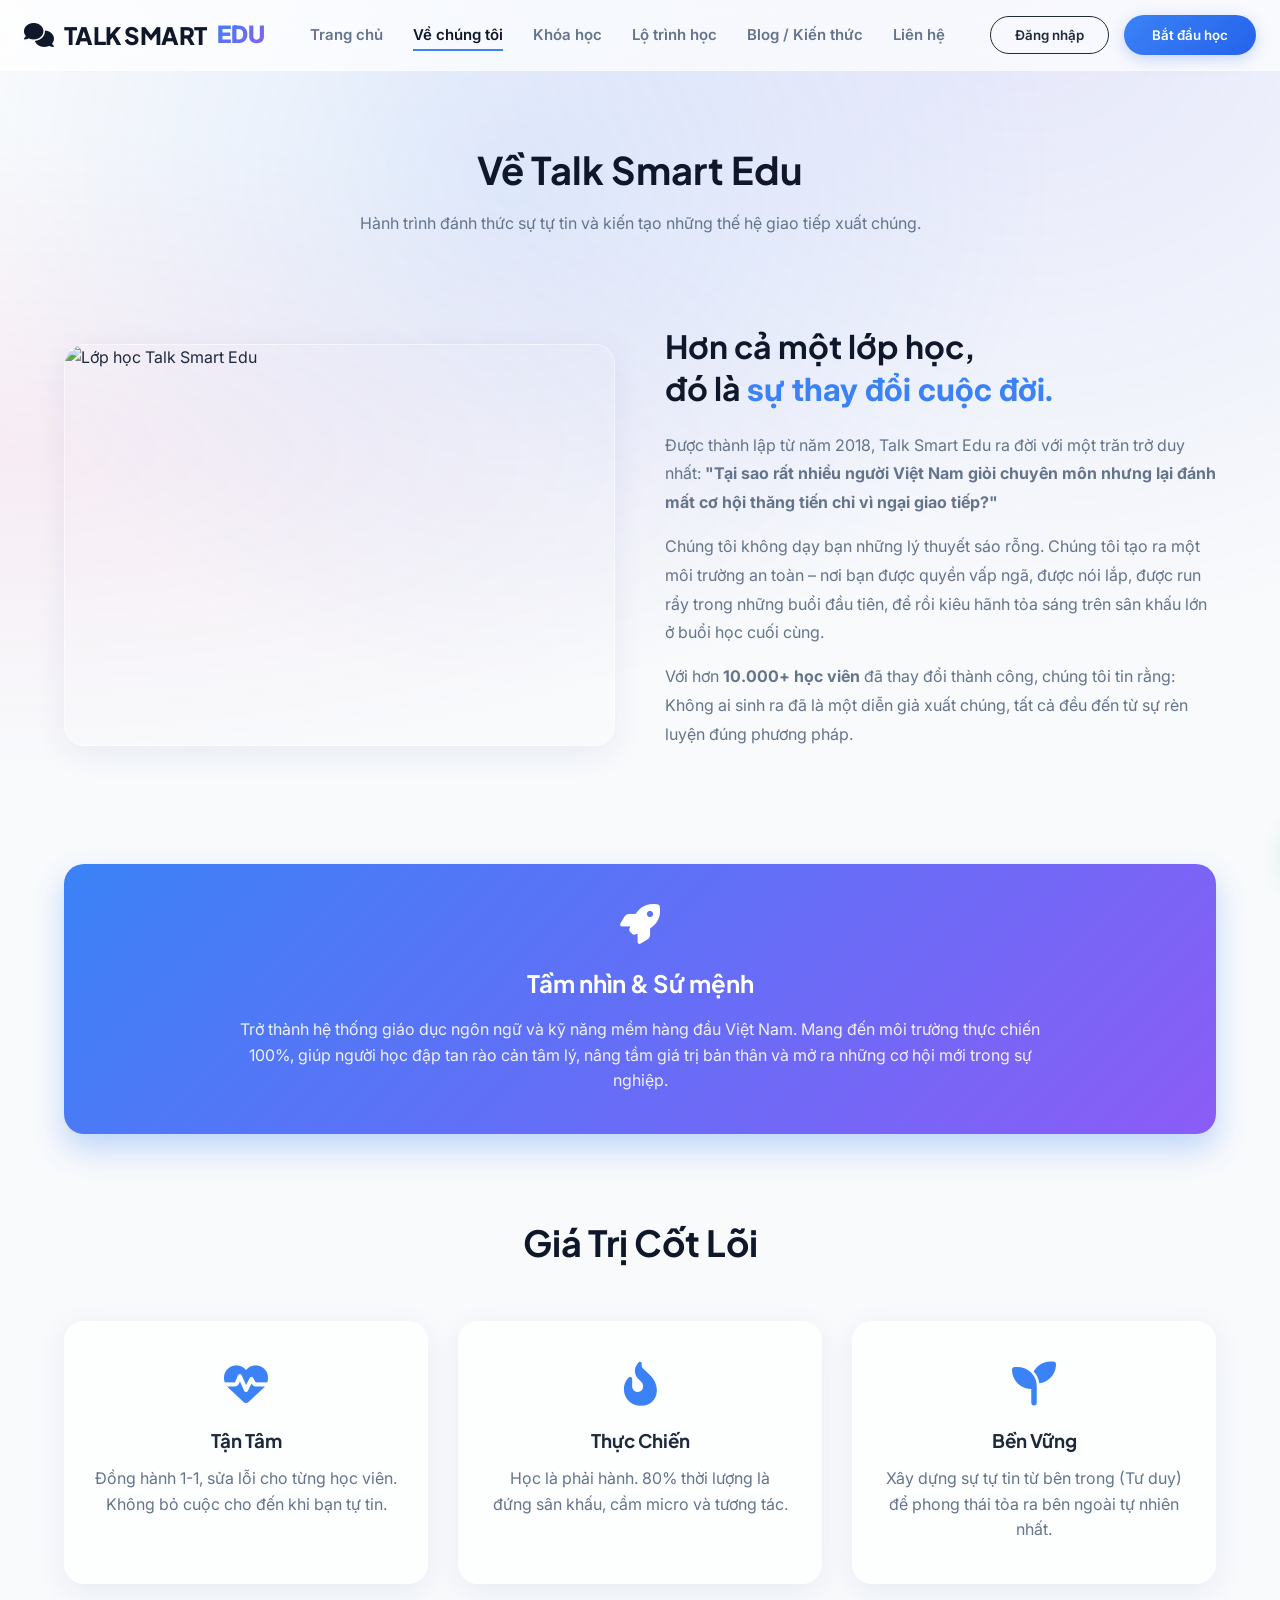
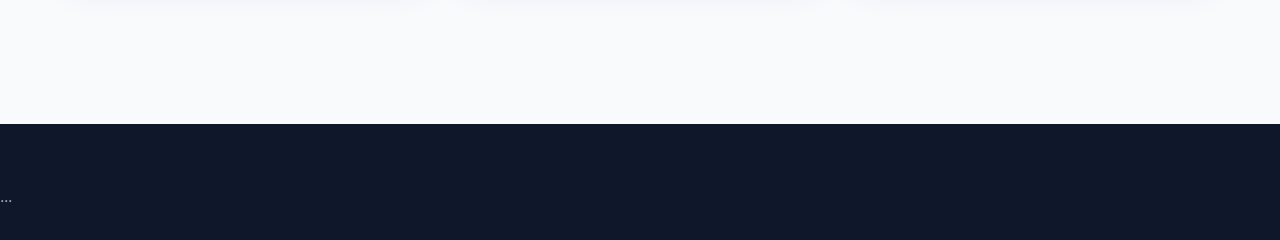
==== about.html @ c3f1539a "update ui" ====
<!DOCTYPE html>
<html lang="vi">
<head>
    <meta charset="UTF-8">
    <meta name="viewport" content="width=device-width, initial-scale=1.0">
    <title>TALK SMART EDU - Hệ Thống Đào Tạo Giao Tiếp</title>
    <link rel="preconnect" href="https://fonts.googleapis.com">
    <link rel="preconnect" href="https://fonts.gstatic.com" crossorigin>
    <link href="https://fonts.googleapis.com/css2?family=Inter:wght@300;400;500;600;700&family=Plus+Jakarta+Sans:wght@700;800&display=swap" rel="stylesheet">
    <link rel="stylesheet" href="https://cdnjs.cloudflare.com/ajax/libs/font-awesome/6.4.0/css/all.min.css">
    <link rel="stylesheet" href="style.css">
</head>
<body>
    <div class="bg-mesh"></div>

    <header>
    <div class="container">
        <nav>
            <a class="logo" href="index.html"><i class="fa-solid fa-comments"></i> TALK SMART <span>EDU</span></a>
            
            <ul class="nav-links">
                <li><a href="index.html">Trang chủ</a></li>
                <li><a href="about.html"  class="active">Về chúng tôi</a></li>
                <li><a href="courses.html">Khóa học</a></li>
                <li><a href="roadmap.html">Lộ trình học</a></li>
                <li><a href="blog.html">Blog / Kiến thức</a></li>
                <li><a href="contact.html">Liên hệ</a></li>
            </ul>
            
            <div class="nav-actions">
                <button class="btn-outline" onclick="app.openModal('login')">Đăng nhập</button>
                <button class="btn-main" onclick="window.location.href='courses.html'">Bắt đầu học</button>
            </div>
        </nav>
    </div>
</header>

    <main class="container">
    <div class="page-header">
        <h1>Về Talk Smart Edu</h1>
        <p style="color: var(--text-gray); max-width: 700px; margin: 0 auto;">Hành trình đánh thức sự tự tin và kiến tạo những thế hệ giao tiếp xuất chúng.</p>
    </div>

    <section class="about-story">
        <div class="about-img">
            <img src="https://images.unsplash.com/photo-1552664730-d307ca884978?auto=format&fit=crop&w=800&q=80" alt="Lớp học Talk Smart Edu">
        </div>
        <div class="about-text">
            <h2>Hơn cả một lớp học, <br>đó là <span style="color: var(--primary);">sự thay đổi cuộc đời.</span></h2>
            <p>Được thành lập từ năm 2018, Talk Smart Edu ra đời với một trăn trở duy nhất: <strong>"Tại sao rất nhiều người Việt Nam giỏi chuyên môn nhưng lại đánh mất cơ hội thăng tiến chỉ vì ngại giao tiếp?"</strong></p>
            <p>Chúng tôi không dạy bạn những lý thuyết sáo rỗng. Chúng tôi tạo ra một môi trường an toàn – nơi bạn được quyền vấp ngã, được nói lắp, được run rẩy trong những buổi đầu tiên, để rồi kiêu hãnh tỏa sáng trên sân khấu lớn ở buổi học cuối cùng.</p>
            <p>Với hơn <strong>10.000+ học viên</strong> đã thay đổi thành công, chúng tôi tin rằng: Không ai sinh ra đã là một diễn giả xuất chúng, tất cả đều đến từ sự rèn luyện đúng phương pháp.</p>
        </div>
    </section>

    <section class="about-vision">
        <i class="fa-solid fa-rocket" style="font-size: 40px; margin-bottom: 20px;"></i>
        <h3>Tầm nhìn & Sứ mệnh</h3>
        <p style="color: rgba(255,255,255,0.9); font-size: 16px; max-width: 800px; margin: 0 auto;">Trở thành hệ thống giáo dục ngôn ngữ và kỹ năng mềm hàng đầu Việt Nam. Mang đến môi trường thực chiến 100%, giúp người học đập tan rào cản tâm lý, nâng tầm giá trị bản thân và mở ra những cơ hội mới trong sự nghiệp.</p>
    </section>

    <section style="padding: 80px 0;">
        <div class="section-title">
            <h2>Giá Trị Cốt Lõi</h2>
        </div>
        <div class="features-grid">
            <div class="feature-card">
                <i class="fa-solid fa-heart-pulse"></i>
                <h3>Tận Tâm</h3>
                <p style="color: var(--text-gray); margin-top: 10px;">Đồng hành 1-1, sửa lỗi cho từng học viên. Không bỏ cuộc cho đến khi bạn tự tin.</p>
            </div>
            <div class="feature-card">
                <i class="fa-solid fa-fire-flame-curved"></i>
                <h3>Thực Chiến</h3>
                <p style="color: var(--text-gray); margin-top: 10px;">Học là phải hành. 80% thời lượng là đứng sân khấu, cầm micro và tương tác.</p>
            </div>
            <div class="feature-card">
                <i class="fa-solid fa-seedling"></i>
                <h3>Bền Vững</h3>
                <p style="color: var(--text-gray); margin-top: 10px;">Xây dựng sự tự tin từ bên trong (Tư duy) để phong thái tỏa ra bên ngoài tự nhiên nhất.</p>
            </div>
        </div>
    </section>
</main>

    <footer>...</footer>
    <div class="modal-overlay" id="authModal">...</div>
    <div class="modal-overlay" id="consultModal">...</div>
    <div class="toast" id="toastBox"><i class="fa-solid fa-circle-check"></i><span id="toastMsg"></span></div>
    
    <script src="script.js"></script>
</body>
</html>
---- style.css ----
:root {
    --primary: #3b82f6; 
    --primary-hover: #2563eb;
    --secondary: #0f172a;
    --accent: #60a5fa;
    --text-dark: #1e293b;
    --text-gray: #64748b;
    --bg-light: #f8fafc;
    
    /* Glassmorphism */
    --glass-bg: rgba(255, 255, 255, 0.7);
    --glass-border: rgba(255, 255, 255, 0.5);
    --glass-shadow: 0 8px 32px 0 rgba(31, 38, 135, 0.07);
    
    --radius-lg: 20px;
    --radius-md: 12px;
    --transition: all 0.4s cubic-bezier(0.4, 0, 0.2, 1);
}

* { margin: 0; padding: 0; box-sizing: border-box; font-family: 'Inter', sans-serif; }
body { color: var(--text-dark); background-color: var(--bg-light); overflow-x: hidden; line-height: 1.6; padding-top: 80px; }
h1, h2, h3, h4, .logo { font-family: 'Plus Jakarta Sans', sans-serif; }
.container { max-width: 1200px; margin: 0 auto; padding: 0 24px; }
a { text-decoration: none; cursor: pointer; color: inherit; }
button { cursor: pointer; font-family: 'Inter', sans-serif; outline: none; border: none; }

/* Background động dạng mây loang màu */
.bg-mesh {
    position: fixed;
    top: 0; left: 0; width: 100vw; height: 100vh;
    z-index: -1;
    background: 
        radial-gradient(at 40% 20%, rgba(59, 130, 246, 0.12) 0px, transparent 50%),
        radial-gradient(at 80% 0%, rgba(99, 102, 241, 0.12) 0px, transparent 50%),
        radial-gradient(at 0% 50%, rgba(236, 72, 153, 0.08) 0px, transparent 50%);
    animation: meshFlow 15s ease-in-out infinite alternate;
}
@keyframes meshFlow {
    0% { transform: scale(1) translateY(0); }
    100% { transform: scale(1.05) translateY(-15px); }
}

/* --- Header Kính mờ (Đã Fix Lỗi Giao Diện) --- */
header { 
    background: rgba(255, 255, 255, 0.7); 
    backdrop-filter: blur(15px); 
    -webkit-backdrop-filter: blur(15px);
    border-bottom: 1px solid var(--glass-border); 
    padding: 15px 0; 
    position: fixed; top: 0; width: 100%; z-index: 1000; 
}

/* Nới rộng vùng chứa một chút để menu rộng rãi hơn */
header .container {
    max-width: 1350px;
}

nav { 
    display: flex; 
    justify-content: space-between; 
    align-items: center; 
    width: 100%;
}

/* Ép logo không bị rớt dòng chữ EDU */
.logo { 
    font-size: 24px; font-weight: 800; display: flex; align-items: center; gap: 10px; color: var(--secondary); letter-spacing: -0.5px;
    white-space: nowrap; 
}
.logo span { background: linear-gradient(135deg, var(--primary), #8b5cf6); -webkit-background-clip: text; -webkit-text-fill-color: transparent; }

/* Căn giữa menu và ép chữ nằm trên 1 dòng */
.nav-links { 
    display: flex; gap: 30px; list-style: none; align-items: center; justify-content: center;
}
.nav-links li {
    white-space: nowrap;
}
.nav-links li a { 
    color: var(--text-gray); font-weight: 600; transition: var(--transition); font-size: 15px; position: relative; padding: 5px 0; 
}
.nav-links li a::after {
    content: ''; position: absolute; width: 0; height: 2px; bottom: -2px; left: 0; background: var(--primary); transition: var(--transition);
}
.nav-links li a:hover, .nav-links li a.active { color: var(--secondary); }
.nav-links li a:hover::after, .nav-links li a.active::after { width: 100%; }

/* Ép 2 nút bấm nằm ngang cạnh nhau */
.nav-actions { 
    display: flex; gap: 15px; align-items: center;
    white-space: nowrap;
}

/* Buttons */
.btn-outline { 
    border: 1.5px solid var(--text-dark); color: var(--text-dark); padding: 10px 24px; border-radius: 30px; font-weight: 600; background: transparent; transition: var(--transition); 
}
.btn-outline:hover { background: var(--text-dark); color: white; transform: translateY(-2px); }
.btn-main { 
    background: linear-gradient(135deg, var(--primary), #2563eb); color: white; padding: 12px 28px; border-radius: 30px; font-weight: 600; transition: var(--transition); box-shadow: 0 4px 15px rgba(37, 99, 235, 0.25);
}
.btn-main:hover { transform: translateY(-3px); box-shadow: 0 8px 25px rgba(37, 99, 235, 0.35); }

/* --- HOME PAGE STYLE --- */
.hero { padding: 100px 0 60px; text-align: center; }
.hero h1 { font-size: clamp(38px, 5vw, 60px); line-height: 1.15; margin-bottom: 24px; color: var(--secondary); letter-spacing: -1px;}
.hero h1 span { background: linear-gradient(135deg, var(--primary), #8b5cf6); -webkit-background-clip: text; -webkit-text-fill-color: transparent; }
.hero p { font-size: 18px; color: var(--text-gray); max-width: 600px; margin: 0 auto 40px; }
.hero-stats { display: flex; justify-content: center; gap: 30px; margin-top: 60px; flex-wrap: wrap; }
.stat-item { background: var(--glass-bg); backdrop-filter: blur(10px); padding: 25px 35px; border-radius: var(--radius-lg); border: 1px solid var(--glass-border); box-shadow: var(--glass-shadow); width: 200px; transition: var(--transition); }
.stat-item:hover { transform: translateY(-8px); }
.stat-item h3 { font-size: 36px; color: var(--primary); }

.features-grid { display: grid; grid-template-columns: repeat(auto-fit, minmax(280px, 1fr)); gap: 30px; margin-top: 50px; }
.feature-card { padding: 40px 30px; background: var(--glass-bg); border-radius: var(--radius-lg); border: 1px solid var(--glass-border); box-shadow: var(--glass-shadow); text-align: center; transition: var(--transition); }
.feature-card:hover { transform: translateY(-8px); border-color: var(--primary); }
.feature-card i { font-size: 44px; color: var(--primary); margin-bottom: 20px; }

/* --- COURSES PAGE STYLE --- */
.page-header { padding: 60px 0 30px; text-align: center; }
.page-header h1 { font-size: 38px; color: var(--secondary); margin-bottom: 10px; }
.filter-bar { display: flex; justify-content: center; gap: 15px; margin: 30px 0 50px; }
.filter-btn { background: var(--glass-bg); border: 1px solid var(--glass-border); padding: 10px 24px; border-radius: 30px; font-weight: 600; color: var(--text-gray); transition: var(--transition); backdrop-filter: blur(5px); }
.filter-btn:hover, .filter-btn.active { background: var(--secondary); color: white; border-color: var(--secondary); }
.course-grid { display: grid; grid-template-columns: repeat(auto-fill, minmax(320px, 1fr)); gap: 35px; padding-bottom: 80px; }

.course-card { background: var(--glass-bg); backdrop-filter: blur(16px); border-radius: var(--radius-lg); overflow: hidden; border: 1px solid var(--glass-border); transition: var(--transition); display: flex; flex-direction: column; cursor: pointer; box-shadow: var(--glass-shadow); }
.course-card:hover { transform: translateY(-10px); box-shadow: 0 20px 35px rgba(37, 99, 235, 0.12); }
.course-img { height: 200px; background: linear-gradient(135deg, #eff6ff, #e0e7ff); display: flex; align-items: center; justify-content: center; font-size: 65px; color: var(--primary); position: relative; }
.course-tag { position: absolute; top: 20px; left: 20px; background: #ef4444; color: white; padding: 5px 12px; border-radius: 30px; font-size: 11px; font-weight: 800; box-shadow: 0 4px 10px rgba(239, 68, 68, 0.2); }
.course-body { padding: 25px; display: flex; flex-direction: column; flex-grow: 1; }
.course-meta { display: flex; justify-content: space-between; font-size: 13px; color: var(--text-gray); margin-bottom: 12px; font-weight: 600; }
.course-body h3 { font-size: 19px; margin-bottom: 10px; color: var(--secondary); }
.course-body p { font-size: 14px; color: var(--text-gray); margin-bottom: 20px; flex-grow: 1; }
.course-footer { display: flex; justify-content: space-between; align-items: center; border-top: 1px solid rgba(0,0,0,0.05); padding-top: 15px; }
.price { font-size: 20px; font-weight: 800; color: var(--secondary); }

/* --- DETAIL PAGE STYLE --- */
.detail-layout { display: grid; grid-template-columns: 1fr 380px; gap: 40px; padding: 40px 0 80px; }
.content-block { background: var(--glass-bg); backdrop-filter: blur(10px); padding: 35px; border-radius: var(--radius-lg); border: 1px solid var(--glass-border); margin-bottom: 30px; box-shadow: var(--glass-shadow); }
.content-block h2 { font-size: 22px; margin-bottom: 20px; color: var(--secondary); display: flex; align-items: center; gap: 10px; }
.check-list { display: grid; grid-template-columns: 1fr 1fr; gap: 15px; list-style: none; }
.check-list li { display: flex; gap: 10px; font-size: 15px; }
.check-list i { color: #10b981; margin-top: 4px; }
.sidebar-sticky { position: sticky; top: 110px; background: var(--glass-bg); backdrop-filter: blur(16px); border-radius: var(--radius-lg); border: 1px solid var(--glass-border); box-shadow: var(--glass-shadow); overflow: hidden; }
.sidebar-img { height: 200px; background: linear-gradient(135deg, var(--secondary), #1e293b); display: flex; align-items: center; justify-content: center; font-size: 65px; color: white; }
.sidebar-content { padding: 30px; }
.sidebar-price { font-size: 34px; font-weight: 800; color: var(--primary); }
.sidebar-old-price { text-decoration: line-through; color: var(--text-gray); font-size: 15px; margin-bottom: 20px; display: block; }
.btn-full { width: 100%; padding: 14px; font-size: 16px; margin-bottom: 15px; border-radius: 30px; font-weight: 700; }
.includes-list { list-style: none; margin-top: 20px; border-top: 1px solid rgba(0,0,0,0.05); padding-top: 20px; }
.includes-list li { font-size: 14px; margin-bottom: 12px; display: flex; align-items: center; gap: 10px; }
.includes-list i { color: var(--primary); }

/* --- MODALS & TOAST --- */
.modal-overlay { position: fixed; top: 0; left: 0; width: 100%; height: 100%; background: rgba(15, 23, 42, 0.4); backdrop-filter: blur(6px); display: none; justify-content: center; align-items: center; z-index: 2000; opacity: 0; transition: var(--transition); }
.modal-overlay.show { display: flex; opacity: 1; }
.modal-content { background: rgba(255, 255, 255, 0.9); backdrop-filter: blur(20px); width: 100%; max-width: 420px; border-radius: var(--radius-lg); padding: 40px; position: relative; transform: translateY(20px); transition: var(--transition); border: 1px solid var(--glass-border); box-shadow: 0 25px 50px rgba(0,0,0,0.15); }
.modal-overlay.show .modal-content { transform: translateY(0); }
.close-btn { position: absolute; top: 20px; right: 20px; font-size: 22px; color: var(--text-gray); cursor: pointer; background: none; }
.form-group { margin-bottom: 20px; }
.form-group label { display: block; font-size: 14px; font-weight: 600; margin-bottom: 8px; }
.form-control { width: 100%; padding: 12px 15px; border: 1px solid rgba(0,0,0,0.1); border-radius: 10px; font-size: 15px; background: white; outline: none; }
.form-control:focus { border-color: var(--primary); box-shadow: 0 0 0 3px rgba(59,130,246,0.15); }
.tab-switcher { display: flex; margin-bottom: 25px; border-bottom: 2px solid rgba(0,0,0,0.05); }
.tab-btn { flex: 1; padding: 10px; font-weight: 600; color: var(--text-gray); background: none; border-bottom: 2px solid transparent; margin-bottom: -2px; }
.tab-btn.active { color: var(--primary); border-bottom-color: var(--primary); }

.toast { position: fixed; bottom: 30px; right: 30px; background: #10b981; color: white; padding: 15px 25px; border-radius: 10px; font-weight: 600; box-shadow: 0 10px 25px rgba(16,185,129,0.3); display: flex; align-items: center; gap: 10px; transform: translateX(150%); transition: transform 0.4s cubic-bezier(0.68, -0.55, 0.265, 1.55); z-index: 3000; }
.toast.show { transform: translateX(0); }

/* Footer */
footer { background: var(--secondary); color: #94a3b8; padding: 60px 0 30px; margin-top: 60px; }
.footer-grid { display: grid; grid-template-columns: 2fr 1fr 1fr; gap: 40px; margin-bottom: 40px; }
.footer-logo { font-size: 24px; color: white; font-weight: 800; margin-bottom: 15px; display: block; }

/* --- CÁC SECTION MỚI CHO TRANG CHỦ --- */
.section-title { text-align: center; margin-bottom: 50px; }
.section-title h2 { font-size: 36px; color: var(--secondary); margin-bottom: 15px; }
.section-title p { color: var(--text-gray); font-size: 16px; max-width: 600px; margin: 0 auto; }

/* Instructor (Chuyên gia) */
.instructor-grid { display: grid; grid-template-columns: repeat(auto-fit, minmax(250px, 1fr)); gap: 30px; }
.instructor-card { background: var(--glass-bg); backdrop-filter: blur(10px); border-radius: var(--radius-lg); border: 1px solid var(--glass-border); padding: 30px; text-align: center; transition: var(--transition); }
.instructor-card:hover { transform: translateY(-10px); border-color: var(--primary); }
.instructor-img { width: 120px; height: 120px; border-radius: 50%; margin: 0 auto 20px; background: linear-gradient(135deg, #e0e7ff, #c7d2fe); border: 4px solid white; box-shadow: var(--glass-shadow); display: flex; align-items: center; justify-content: center; font-size: 40px; color: var(--primary); }
.instructor-card h3 { font-size: 20px; color: var(--secondary); margin-bottom: 5px; }
.instructor-card p { font-size: 14px; color: var(--primary); font-weight: 600; }

/* Testimonials (Cảm nhận) */
.testimonial-grid { display: grid; grid-template-columns: repeat(auto-fit, minmax(300px, 1fr)); gap: 30px; }
.testimonial-card { background: white; padding: 30px; border-radius: var(--radius-lg); border: 1px solid rgba(0,0,0,0.05); box-shadow: 0 10px 30px -10px rgba(0,0,0,0.05); position: relative; }
.testimonial-card i.fa-quote-left { position: absolute; top: 20px; right: 30px; font-size: 40px; color: #f1f5f9; z-index: 0; }
.testimonial-content { position: relative; z-index: 1; font-style: italic; color: var(--text-gray); margin-bottom: 20px; line-height: 1.7; }
.testimonial-author { display: flex; align-items: center; gap: 15px; }
.author-avatar { width: 50px; height: 50px; border-radius: 50%; background: var(--primary); color: white; display: flex; align-items: center; justify-content: center; font-weight: bold; }

/* FAQ (Câu hỏi thường gặp) */
.faq-list { max-width: 800px; margin: 0 auto; display: flex; flex-direction: column; gap: 15px; }
details { background: var(--glass-bg); backdrop-filter: blur(10px); border: 1px solid var(--glass-border); border-radius: var(--radius-md); overflow: hidden; }
summary { padding: 20px 25px; font-weight: 600; font-size: 16px; cursor: pointer; color: var(--secondary); list-style: none; display: flex; justify-content: space-between; align-items: center; }
summary::-webkit-details-marker { display: none; }
summary::after { content: '+'; font-size: 24px; color: var(--primary); transition: 0.3s; }
details[open] summary::after { content: '-'; }
.faq-content { padding: 0 25px 25px; color: var(--text-gray); line-height: 1.7; border-top: 1px solid rgba(0,0,0,0.05); margin-top: 10px; padding-top: 15px; }

/* CTA Bottom */
.cta-section { background: linear-gradient(135deg, var(--secondary), #1e293b); border-radius: var(--radius-lg); padding: 60px 40px; text-align: center; margin: 80px 0; color: white; box-shadow: 0 20px 40px rgba(15, 23, 42, 0.4); }
.cta-section h2 { color: white; font-size: 36px; margin-bottom: 20px; }

/* --- TIMELINE CHO TRANG LỘ TRÌNH --- */
.timeline { position: relative; max-width: 900px; margin: 0 auto; padding: 40px 0; }
.timeline::after { content: ''; position: absolute; width: 2px; background: var(--glass-border); top: 0; bottom: 0; left: 50%; margin-left: -1px; }
.timeline-item { padding: 10px 40px; position: relative; width: 50%; transition: var(--transition); }
.timeline-item:nth-child(odd) { left: 0; }
.timeline-item:nth-child(even) { left: 50%; }
.timeline-item::after { content: ''; position: absolute; width: 20px; height: 20px; right: -11px; background: var(--bg-light); border: 4px solid var(--primary); top: 30px; border-radius: 50%; z-index: 1; transition: var(--transition); }
.timeline-item:nth-child(even)::after { left: -11px; }
.timeline-item:hover::after { background: var(--primary); box-shadow: 0 0 15px rgba(59, 130, 246, 0.6); }

.timeline-content { padding: 30px; background: var(--glass-bg); backdrop-filter: blur(10px); border-radius: var(--radius-lg); border: 1px solid var(--glass-border); box-shadow: var(--glass-shadow); transition: var(--transition); }
.timeline-content:hover { transform: translateY(-5px); border-color: var(--primary); }
.timeline-content h3 { color: var(--secondary); margin-bottom: 10px; font-size: 22px; }
.step-num { color: var(--primary); font-weight: 800; font-size: 14px; margin-bottom: 5px; display: inline-block; background: rgba(59, 130, 246, 0.1); padding: 5px 15px; border-radius: 20px; }

/* Responsive Timeline cho Mobile */
@media screen and (max-width: 768px) {
    .timeline::after { left: 31px; }
    .timeline-item { width: 100%; padding-left: 70px; padding-right: 0; }
    .timeline-item:nth-child(even) { left: 0; }
    .timeline-item::after { left: 20px; }
    .timeline-item:nth-child(even)::after { left: 20px; }
}

/* --- TRANG LIÊN HỆ --- */
.contact-grid { display: grid; grid-template-columns: 1fr 1fr; gap: 40px; align-items: stretch; max-width: 1000px; margin: 0 auto; }
.contact-info { background: linear-gradient(135deg, var(--secondary), #1e293b); color: white; padding: 40px; border-radius: var(--radius-lg); box-shadow: 0 20px 40px rgba(15, 23, 42, 0.2); }
.contact-info h3 { color: white; margin-bottom: 30px; font-size: 26px; }
.info-item { display: flex; gap: 20px; margin-bottom: 25px; align-items: flex-start; }
.info-item i { font-size: 24px; color: var(--accent); margin-top: 3px; }
.info-text h4 { font-size: 16px; margin-bottom: 5px; color: white; }
.info-text p { color: #94a3b8; font-size: 15px; }
.contact-form { background: var(--glass-bg); backdrop-filter: blur(10px); padding: 40px; border-radius: var(--radius-lg); border: 1px solid var(--glass-border); box-shadow: var(--glass-shadow); }

/* --- TRANG VỀ CHÚNG TÔI --- */
.about-story { display: grid; grid-template-columns: 1fr 1fr; gap: 50px; align-items: center; padding: 60px 0; }
.about-img { border-radius: var(--radius-lg); overflow: hidden; box-shadow: var(--glass-shadow); border: 1px solid var(--glass-border); position: relative; }
.about-img img { width: 100%; height: 100%; object-fit: cover; display: block; transition: transform 0.5s ease; min-height: 400px; }
.about-img:hover img { transform: scale(1.05); }
.about-text h2 { color: var(--secondary); font-size: 32px; margin-bottom: 20px; line-height: 1.3; }
.about-text p { color: var(--text-gray); margin-bottom: 15px; font-size: 16px; line-height: 1.8; }
.about-vision { background: linear-gradient(135deg, var(--primary), #8b5cf6); color: white; padding: 40px; border-radius: var(--radius-lg); margin-top: 40px; text-align: center; box-shadow: 0 15px 30px rgba(59, 130, 246, 0.3); }
.about-vision h3 { color: white; margin-bottom: 15px; font-size: 24px; }

@media screen and (max-width: 768px) {
    .about-story { grid-template-columns: 1fr; gap: 30px; }
    .about-img img { min-height: 250px; }
}
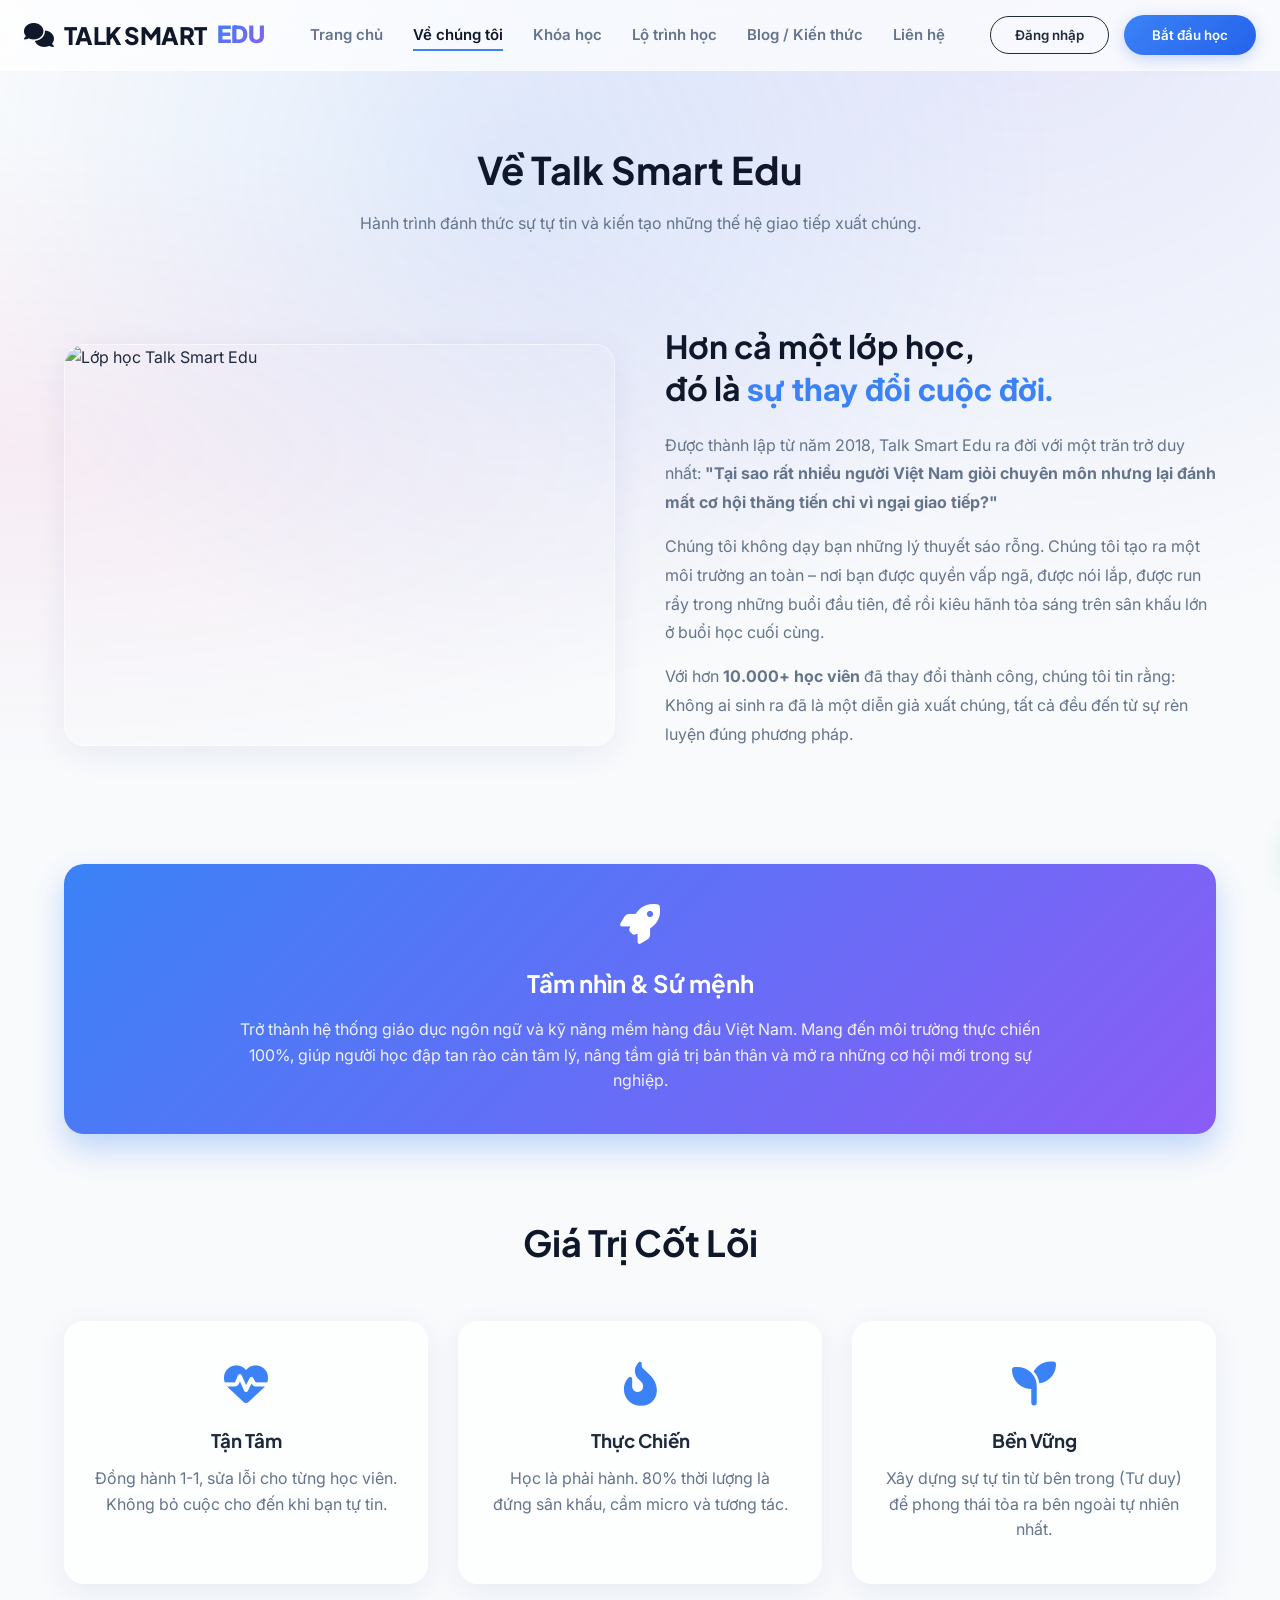
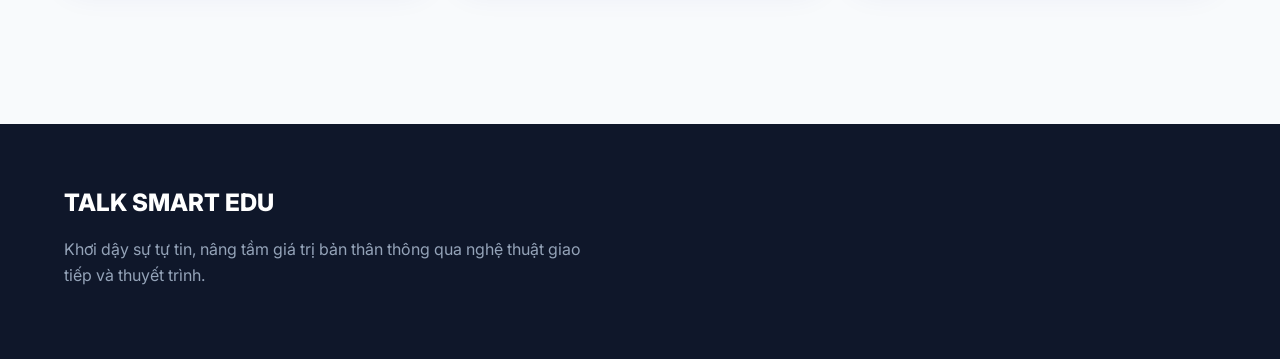
==== commit 3f71f095: "Cap nhat css" ====
--- a/about.html
+++ b/about.html
@@ -83,9 +83,59 @@
     </section>
 </main>
 
-    <footer>...</footer>
-    <div class="modal-overlay" id="authModal">...</div>
-    <div class="modal-overlay" id="consultModal">...</div>
+    <footer>
+        <div class="container">
+            <div class="footer-grid">
+                <div>
+                    <a class="footer-logo">TALK SMART EDU</a>
+                    <p>Khơi dậy sự tự tin, nâng tầm giá trị bản thân thông qua nghệ thuật giao tiếp và thuyết trình.</p>
+                </div>
+                </div>
+        </div>
+    </footer>
+
+    <div class="modal-overlay" id="authModal">
+        <div class="modal-content">
+            <button class="close-btn" onclick="app.closeModal('authModal')"><i class="fa-solid fa-xmark"></i></button>
+            <div class="tab-switcher">
+                <button class="tab-btn active" id="tabLogin" onclick="app.switchAuthTab('login')">Đăng nhập</button>
+                <button class="tab-btn" id="tabRegister" onclick="app.switchAuthTab('register')">Đăng ký</button>
+            </div>
+            
+            <form id="formLogin" onsubmit="event.preventDefault(); app.showToast('Đăng nhập thành công!'); app.closeModal('authModal');">
+                <div class="form-group"><label>Email</label><input type="text" class="form-control" placeholder="Nhập email" required></div>
+                <div class="form-group"><label>Mật khẩu</label><input type="password" class="form-control" placeholder="Nhập mật khẩu" required></div>
+                <button type="submit" class="btn-main" style="width: 100%; padding: 12px; border-radius:30px;">ĐĂNG NHẬP</button>
+            </form>
+            
+            <form id="formRegister" style="display: none;" onsubmit="event.preventDefault(); app.showToast('Đăng ký tài khoản thành công!'); app.closeModal('authModal');">
+                <div class="form-group"><label>Họ và tên</label><input type="text" class="form-control" placeholder="Tên của bạn" required></div>
+                <div class="form-group"><label>Email</label><input type="email" class="form-control" placeholder="Email của bạn" required></div>
+                <div class="form-group"><label>Mật khẩu</label><input type="password" class="form-control" placeholder="Tạo mật khẩu" required></div>
+                <button type="submit" class="btn-main" style="width: 100%; padding: 12px; border-radius:30px;">TẠO TÀI KHOẢN</button>
+            </form>
+        </div>
+    </div>
+
+    <div class="modal-overlay" id="consultModal">
+        <div class="modal-content">
+            <button class="close-btn" onclick="app.closeModal('consultModal')"><i class="fa-solid fa-xmark"></i></button>
+            <h2 style="margin-bottom: 20px; text-align: center; color: var(--secondary);">Đăng ký nhận tư vấn</h2>
+            <form onsubmit="event.preventDefault(); app.showToast('Đã nhận thông tin! Tư vấn viên sẽ liên hệ sớm.'); app.closeModal('consultModal');">
+                <div class="form-group"><label>Số điện thoại (Zalo)</label><input type="tel" class="form-control" placeholder="09xx xxx xxx" required></div>
+                <div class="form-group">
+                    <label>Vấn đề bạn đang gặp phải</label>
+                    <select class="form-control">
+                        <option>Ngại giao tiếp, sợ đám đông</option>
+                        <option>Kỹ năng thuyết trình kém</option>
+                        <option>Cần kỹ năng cho công sở/phỏng vấn</option>
+                    </select>
+                </div>
+                <button type="submit" class="btn-main" style="width: 100%; padding: 12px; border-radius:30px;">GỬI YÊU CẦU</button>
+            </form>
+        </div>
+    </div>
+
     <div class="toast" id="toastBox"><i class="fa-solid fa-circle-check"></i><span id="toastMsg"></span></div>
     
     <script src="script.js"></script>
